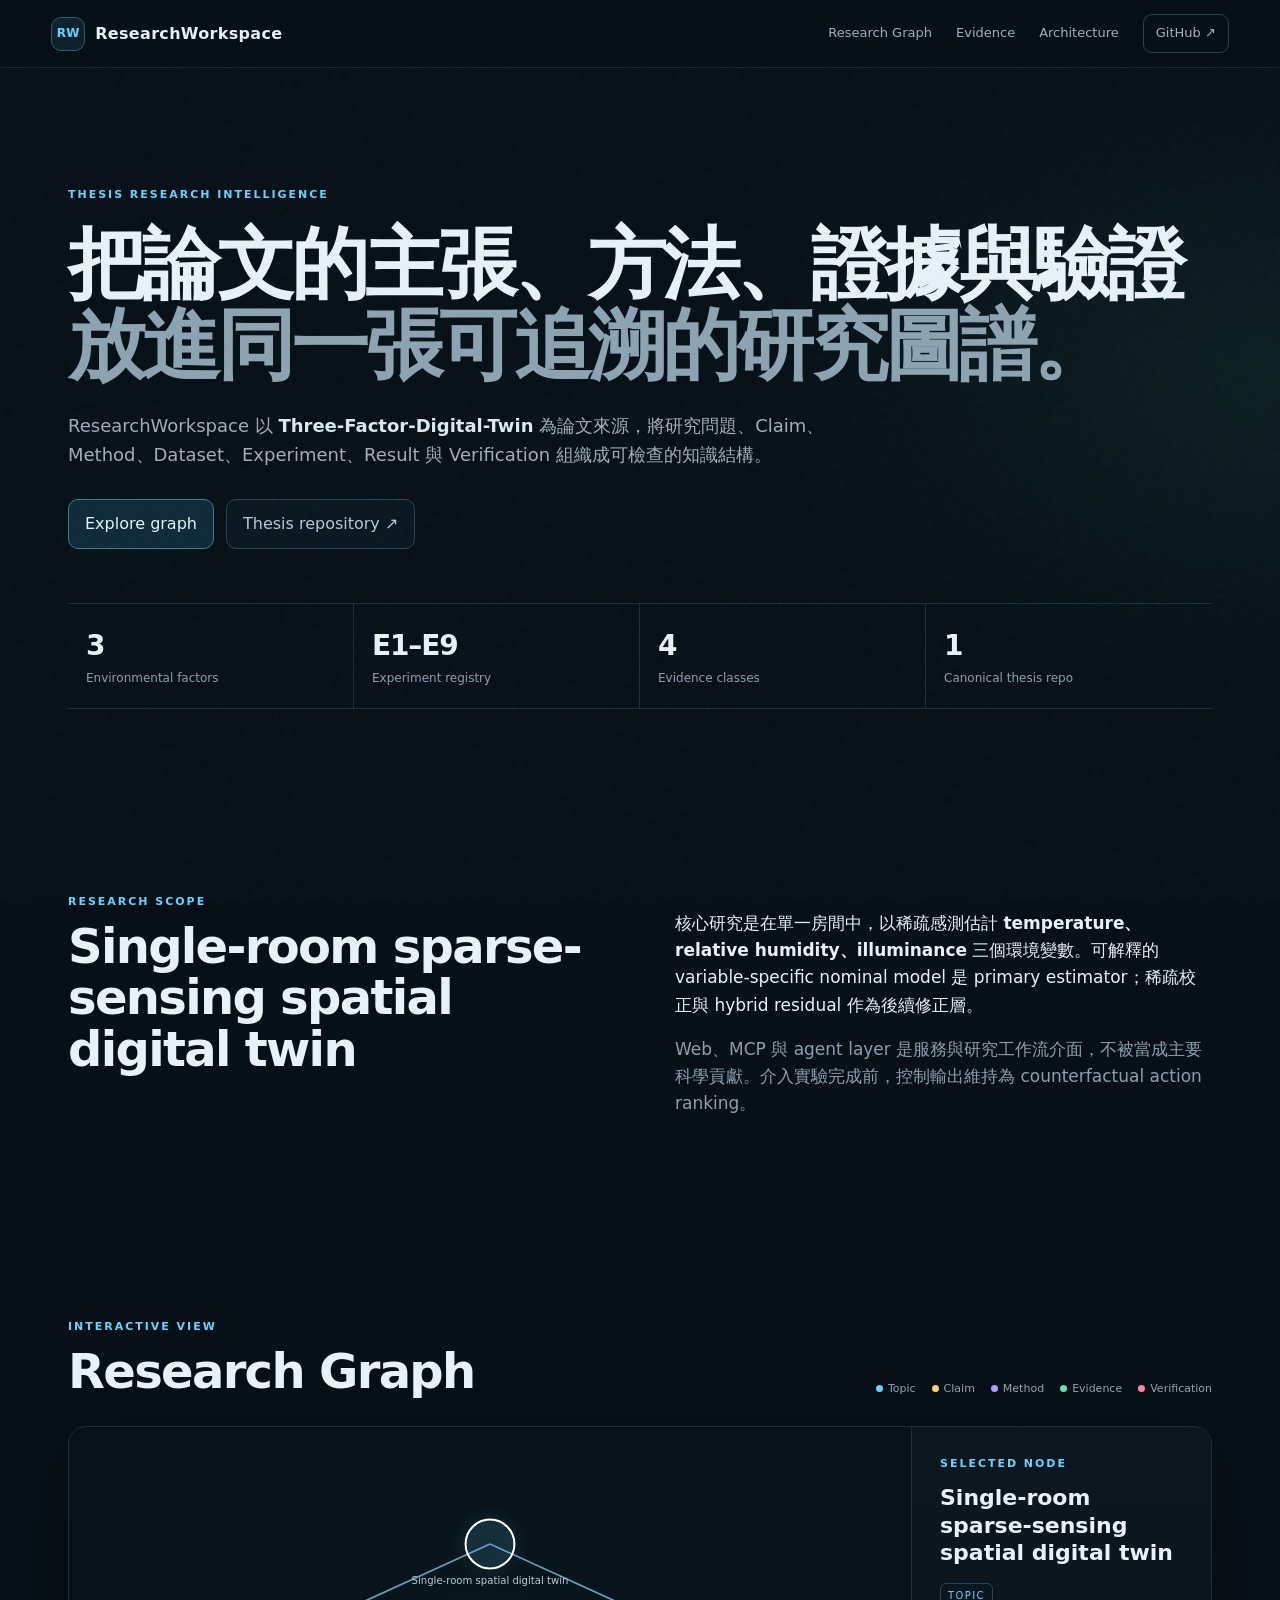
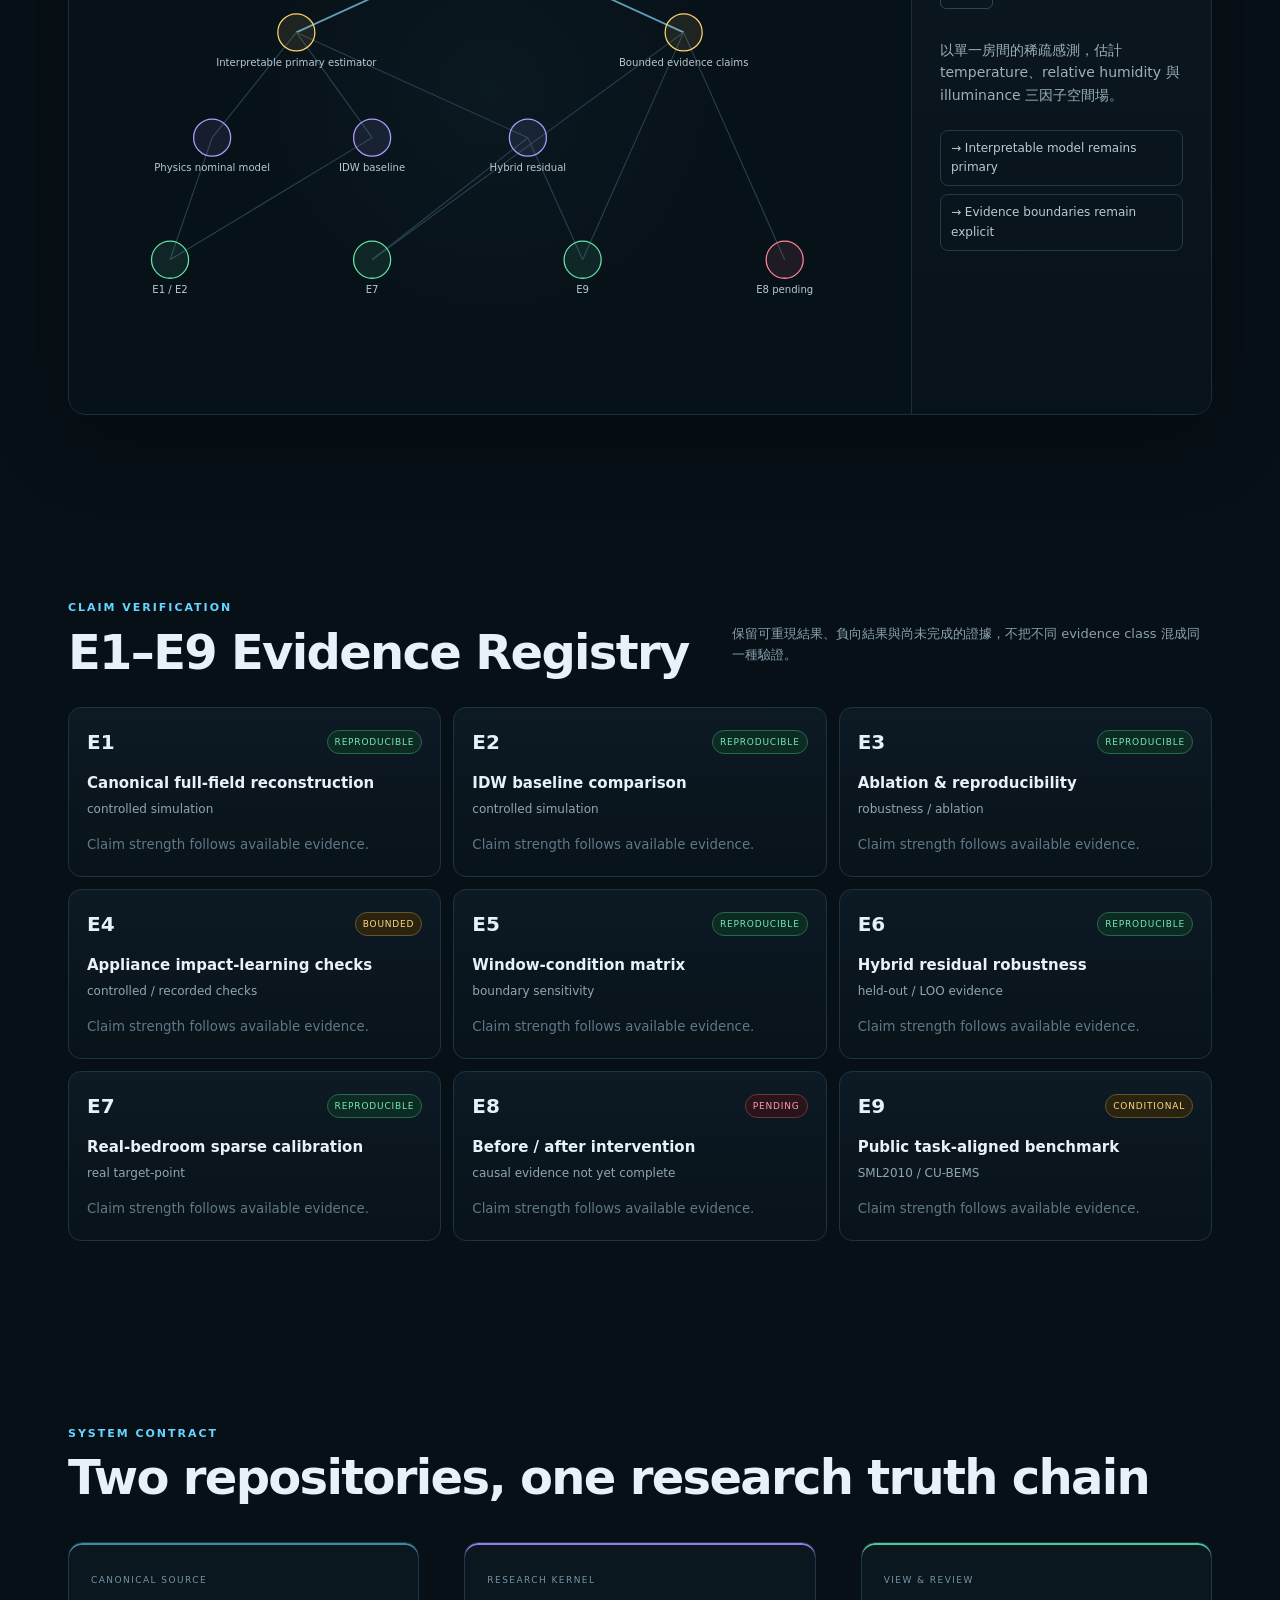
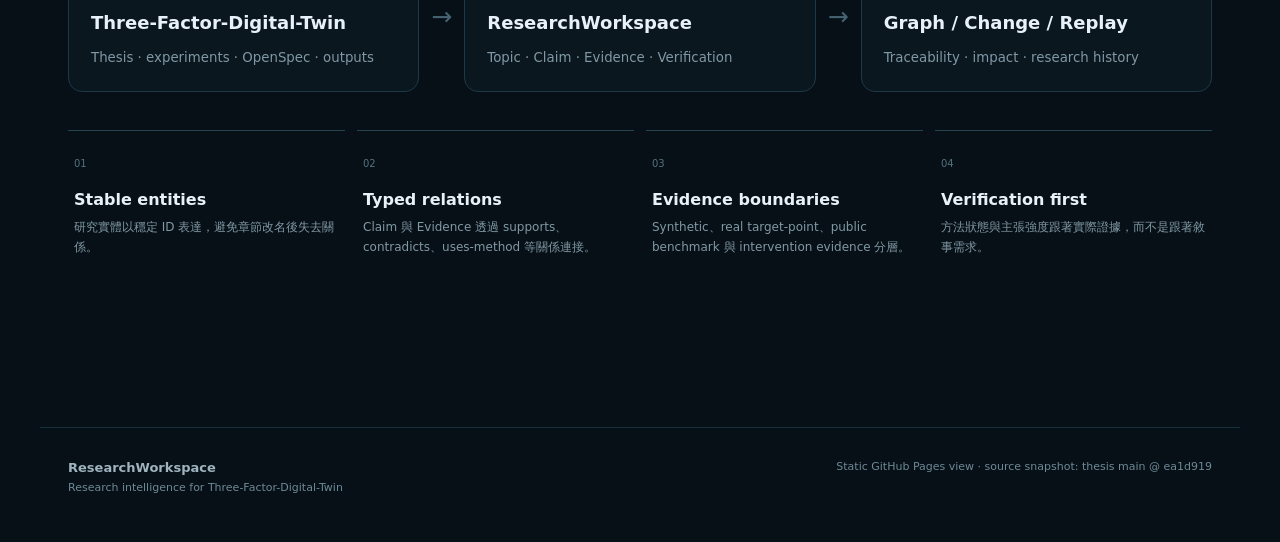
==== site/index.html @ b4b4b3ad "feat: add GitHub Pages research dashboard" ====
<!doctype html>
<html lang="zh-Hant">
<head>
  <meta charset="utf-8">
  <meta name="viewport" content="width=device-width,initial-scale=1">
  <meta name="theme-color" content="#071017">
  <meta name="description" content="ResearchWorkspace — thesis research graph, claims, evidence and verification status.">
  <title>ResearchWorkspace</title>
  <link rel="stylesheet" href="./styles.css">
</head>
<body>
  <div class="noise"></div>
  <header class="topbar">
    <a class="brand" href="#top"><span class="mark">RW</span><span>ResearchWorkspace</span></a>
    <nav>
      <a href="#graph">Research Graph</a>
      <a href="#evidence">Evidence</a>
      <a href="#architecture">Architecture</a>
      <a class="repo-link" href="https://github.com/Yunitrish006006/ResearchWorkspace">GitHub ↗</a>
    </nav>
  </header>

  <main id="top">
    <section class="hero section">
      <div class="eyebrow">THESIS RESEARCH INTELLIGENCE</div>
      <h1>把論文的主張、方法、證據與驗證<br><span>放進同一張可追溯的研究圖譜。</span></h1>
      <p class="lede">ResearchWorkspace 以 <strong>Three-Factor-Digital-Twin</strong> 為論文來源，將研究問題、Claim、Method、Dataset、Experiment、Result 與 Verification 組織成可檢查的知識結構。</p>
      <div class="hero-actions">
        <a class="button primary" href="#graph">Explore graph</a>
        <a class="button" href="https://github.com/Yunitrish006006/Three-Factor-Digital-Twin">Thesis repository ↗</a>
      </div>
      <div class="metrics">
        <div><strong>3</strong><span>Environmental factors</span></div>
        <div><strong>E1–E9</strong><span>Experiment registry</span></div>
        <div><strong>4</strong><span>Evidence classes</span></div>
        <div><strong>1</strong><span>Canonical thesis repo</span></div>
      </div>
    </section>

    <section class="section split intro">
      <div>
        <div class="section-kicker">RESEARCH SCOPE</div>
        <h2>Single-room sparse-sensing spatial digital twin</h2>
      </div>
      <div class="prose">
        <p>核心研究是在單一房間中，以稀疏感測估計 <strong>temperature、relative humidity、illuminance</strong> 三個環境變數。可解釋的 variable-specific nominal model 是 primary estimator；稀疏校正與 hybrid residual 作為後續修正層。</p>
        <p class="muted">Web、MCP 與 agent layer 是服務與研究工作流介面，不被當成主要科學貢獻。介入實驗完成前，控制輸出維持為 counterfactual action ranking。</p>
      </div>
    </section>

    <section id="graph" class="section">
      <div class="section-head">
        <div>
          <div class="section-kicker">INTERACTIVE VIEW</div>
          <h2>Research Graph</h2>
        </div>
        <div class="legend">
          <span><i class="dot topic"></i>Topic</span>
          <span><i class="dot claim"></i>Claim</span>
          <span><i class="dot method"></i>Method</span>
          <span><i class="dot evidence"></i>Evidence</span>
          <span><i class="dot review"></i>Verification</span>
        </div>
      </div>

      <div class="graph-shell">
        <div class="graph-stage">
          <svg id="researchGraph" viewBox="0 0 1000 560" role="img" aria-label="Interactive research graph"></svg>
        </div>
        <aside id="inspector" class="inspector">
          <div class="section-kicker">SELECTED NODE</div>
          <h3 id="nodeTitle">Research topic</h3>
          <div id="nodeType" class="node-type">TOPIC</div>
          <p id="nodeDescription">點選圖中的節點，查看其研究角色、證據邊界與關聯。</p>
          <div id="nodeLinks" class="node-links"></div>
        </aside>
      </div>
    </section>

    <section id="evidence" class="section">
      <div class="section-head">
        <div>
          <div class="section-kicker">CLAIM VERIFICATION</div>
          <h2>E1–E9 Evidence Registry</h2>
        </div>
        <p class="muted compact">保留可重現結果、負向結果與尚未完成的證據，不把不同 evidence class 混成同一種驗證。</p>
      </div>
      <div id="evidenceGrid" class="evidence-grid"></div>
    </section>

    <section id="architecture" class="section">
      <div class="section-kicker">SYSTEM CONTRACT</div>
      <h2>Two repositories, one research truth chain</h2>
      <div class="architecture">
        <a class="arch-card source" href="https://github.com/Yunitrish006006/Three-Factor-Digital-Twin">
          <span>CANONICAL SOURCE</span>
          <strong>Three-Factor-Digital-Twin</strong>
          <small>Thesis · experiments · OpenSpec · outputs</small>
        </a>
        <div class="arrow">→</div>
        <div class="arch-card kernel">
          <span>RESEARCH KERNEL</span>
          <strong>ResearchWorkspace</strong>
          <small>Topic · Claim · Evidence · Verification</small>
        </div>
        <div class="arrow">→</div>
        <div class="arch-card viewer">
          <span>VIEW & REVIEW</span>
          <strong>Graph / Change / Replay</strong>
          <small>Traceability · impact · research history</small>
        </div>
      </div>

      <div class="principles">
        <div><span>01</span><strong>Stable entities</strong><p>研究實體以穩定 ID 表達，避免章節改名後失去關係。</p></div>
        <div><span>02</span><strong>Typed relations</strong><p>Claim 與 Evidence 透過 supports、contradicts、uses-method 等關係連接。</p></div>
        <div><span>03</span><strong>Evidence boundaries</strong><p>Synthetic、real target-point、public benchmark 與 intervention evidence 分層。</p></div>
        <div><span>04</span><strong>Verification first</strong><p>方法狀態與主張強度跟著實際證據，而不是跟著敘事需求。</p></div>
      </div>
    </section>
  </main>

  <footer>
    <div>
      <strong>ResearchWorkspace</strong>
      <span>Research intelligence for Three-Factor-Digital-Twin</span>
    </div>
    <div class="footer-meta">Static GitHub Pages view · source snapshot: thesis main @ ea1d919</div>
  </footer>

  <script src="./app.js"></script>
</body>
</html>
---- site/styles.css ----
:root{
  --bg:#071017;--panel:#0b151e;--panel2:#0f1c26;--line:#1d3442;--text:#e7f1f7;
  --muted:#8aa0ae;--accent:#66d4ff;--accent2:#8ff0cd;--claim:#ffcf70;--method:#a99bff;
  --evidence:#62e3a7;--review:#ff8299;--shadow:0 24px 80px rgba(0,0,0,.32)
}
*{box-sizing:border-box}html{scroll-behavior:smooth}body{margin:0;background:
radial-gradient(900px 500px at 20% -10%,rgba(63,163,211,.14),transparent 65%),
radial-gradient(800px 500px at 100% 10%,rgba(83,207,164,.08),transparent 65%),var(--bg);
color:var(--text);font-family:Inter,ui-sans-serif,system-ui,-apple-system,BlinkMacSystemFont,"Segoe UI",sans-serif;line-height:1.6}
a{color:inherit;text-decoration:none}.noise{position:fixed;inset:0;pointer-events:none;opacity:.025;background-image:url("data:image/svg+xml,%3Csvg viewBox='0 0 160 160' xmlns='http://www.w3.org/2000/svg'%3E%3Cfilter id='n'%3E%3CfeTurbulence type='fractalNoise' baseFrequency='.8' numOctaves='4' stitchTiles='stitch'/%3E%3C/filter%3E%3Crect width='100%25' height='100%25' filter='url(%23n)'/%3E%3C/svg%3E")}
.topbar{position:sticky;top:0;z-index:20;height:68px;display:flex;align-items:center;justify-content:space-between;padding:0 4vw;border-bottom:1px solid rgba(122,174,199,.16);background:rgba(7,16,23,.78);backdrop-filter:blur(18px)}
.brand{display:flex;align-items:center;gap:10px;font-weight:700;letter-spacing:.02em}.mark{display:grid;place-items:center;width:34px;height:34px;border:1px solid #2b596d;border-radius:10px;background:linear-gradient(135deg,#0c2632,#0f1f27);color:var(--accent);font-size:12px}
nav{display:flex;align-items:center;gap:24px;color:#9fb2bd;font-size:13px}nav a:hover{color:#fff}.repo-link{padding:8px 12px;border:1px solid #29414f;border-radius:9px}
.section{max-width:1200px;margin:0 auto;padding:92px 28px}.hero{padding-top:118px}.eyebrow,.section-kicker{font-size:11px;font-weight:750;letter-spacing:.18em;color:var(--accent);text-transform:uppercase}
h1{font-size:clamp(42px,6.1vw,78px);line-height:1.04;letter-spacing:-.048em;margin:20px 0 26px;max-width:1120px}h1 span{color:#8ca4b2}h2{font-size:clamp(30px,4vw,48px);line-height:1.08;letter-spacing:-.035em;margin:10px 0 0}h3{font-size:22px;line-height:1.25;margin:12px 0}
.lede{font-size:18px;color:#9db0bb;max-width:780px}.lede strong{color:#d8e9f2}.hero-actions{display:flex;gap:12px;margin:30px 0 54px}.button{padding:11px 16px;border:1px solid #2a4655;border-radius:10px;color:#b8c9d2;background:#0b1720}.button.primary{border-color:#347b99;background:#0f2a38;color:#dff6ff}.button:hover{transform:translateY(-1px)}
.metrics{display:grid;grid-template-columns:repeat(4,1fr);border-top:1px solid #17303e;border-bottom:1px solid #17303e}.metrics div{padding:20px 18px;border-right:1px solid #17303e}.metrics div:last-child{border:0}.metrics strong{display:block;font-size:28px;letter-spacing:-.04em}.metrics span{display:block;color:var(--muted);font-size:12px}
.split{display:grid;grid-template-columns:1fr 1fr;gap:70px}.prose{font-size:17px}.muted{color:var(--muted)}.compact{max-width:480px;font-size:13px}.section-head{display:flex;align-items:flex-end;justify-content:space-between;gap:24px;margin-bottom:28px}
.legend{display:flex;gap:16px;flex-wrap:wrap;color:#8da4b1;font-size:11px}.dot{display:inline-block;width:7px;height:7px;border-radius:50%;margin-right:5px}.dot.topic{background:var(--accent)}.dot.claim{background:var(--claim)}.dot.method{background:var(--method)}.dot.evidence{background:var(--evidence)}.dot.review{background:var(--review)}
.graph-shell{display:grid;grid-template-columns:minmax(0,1fr) 300px;min-height:580px;border:1px solid #17303d;border-radius:18px;overflow:hidden;background:rgba(8,18,25,.72);box-shadow:var(--shadow)}
.graph-stage{min-width:0;overflow:hidden;background:radial-gradient(circle at 50% 45%,rgba(75,148,174,.06),transparent 45%)}#researchGraph{width:100%;height:100%;min-height:580px}.edge{stroke:#27424f;stroke-width:1.3}.edge.active{stroke:#5f9eb9;stroke-width:2}.node circle{stroke-width:1.5;transition:.2s;cursor:pointer}.node text{fill:#b9c9d1;font-size:12px;pointer-events:none}.node:hover circle,.node.selected circle{stroke:#fff;stroke-width:2.4;filter:drop-shadow(0 0 10px rgba(120,210,255,.38))}
.inspector{padding:28px;border-left:1px solid #17303d;background:linear-gradient(180deg,#0c1720,#081219)}.node-type{display:inline-block;margin:4px 0 16px;padding:4px 7px;border:1px solid #2a4655;border-radius:6px;color:#90a8b5;font-size:10px;letter-spacing:.14em}.inspector p{color:#9bb0bc;font-size:14px}.node-links{display:grid;gap:8px;margin-top:24px}.node-links a{font-size:12px;padding:8px 10px;border:1px solid #213b49;border-radius:8px;color:#b7cbd5}
.evidence-grid{display:grid;grid-template-columns:repeat(3,1fr);gap:12px}.evidence-card{padding:18px;border:1px solid #1b3441;border-radius:13px;background:linear-gradient(180deg,rgba(13,27,37,.92),rgba(8,18,25,.9));min-height:170px}.evidence-card header{display:flex;align-items:center;justify-content:space-between}.evidence-card .eid{font-size:20px;font-weight:780}.status{padding:4px 7px;border-radius:99px;font-size:9px;letter-spacing:.09em;border:1px solid}.status.ok{color:#77e8ba;border-color:#2b6651;background:#0c2b22}.status.bound{color:#ffd982;border-color:#66552b;background:#29230f}.status.todo{color:#ff9daf;border-color:#6a3440;background:#29141a}.evidence-card h3{font-size:15px;margin:16px 0 8px}.evidence-card p{margin:0;color:#8fa6b2;font-size:12px}.evidence-card small{display:block;margin-top:14px;color:#607886}
.architecture{display:grid;grid-template-columns:1fr auto 1fr auto 1fr;align-items:center;gap:12px;margin:38px 0}.arch-card{min-height:150px;padding:22px;border:1px solid #1d3947;border-radius:14px;background:#0b171f}.arch-card span{font-size:9px;letter-spacing:.16em;color:#7693a3}.arch-card strong{display:block;font-size:18px;margin:18px 0 6px}.arch-card small{color:#8098a5}.arch-card.source{box-shadow:inset 0 2px 0 #3d88a4}.arch-card.kernel{box-shadow:inset 0 2px 0 #8b7ee9}.arch-card.viewer{box-shadow:inset 0 2px 0 #4dc795}.arrow{color:#456372;font-size:25px}.principles{display:grid;grid-template-columns:repeat(4,1fr);gap:12px}.principles div{padding:18px 6px;border-top:1px solid #284350}.principles span{font-size:10px;color:#537080}.principles strong{display:block;margin:12px 0 6px}.principles p{margin:0;color:#8199a5;font-size:12px}
footer{max-width:1200px;margin:60px auto 0;padding:30px 28px 46px;border-top:1px solid #17303d;display:flex;justify-content:space-between;color:#6f8997;font-size:11px}footer strong{display:block;color:#9fb4bf;font-size:13px}footer span{display:block}.footer-meta{text-align:right}
@media(max-width:900px){nav a:not(.repo-link){display:none}.split{grid-template-columns:1fr;gap:24px}.graph-shell{grid-template-columns:1fr}.inspector{border-left:0;border-top:1px solid #17303d}.evidence-grid{grid-template-columns:repeat(2,1fr)}.architecture{grid-template-columns:1fr}.arrow{transform:rotate(90deg);text-align:center}.principles{grid-template-columns:repeat(2,1fr)}.metrics{grid-template-columns:repeat(2,1fr)}.metrics div:nth-child(2){border-right:0}.metrics div:nth-child(-n+2){border-bottom:1px solid #17303e}}
@media(max-width:560px){.section{padding:64px 18px}.hero{padding-top:78px}.topbar{padding:0 18px}.brand span:last-child{display:none}.hero-actions{flex-direction:column;align-items:flex-start}.evidence-grid{grid-template-columns:1fr}.principles{grid-template-columns:1fr}.section-head{align-items:flex-start;flex-direction:column}.legend{max-width:100%}.footer-meta{display:none}}
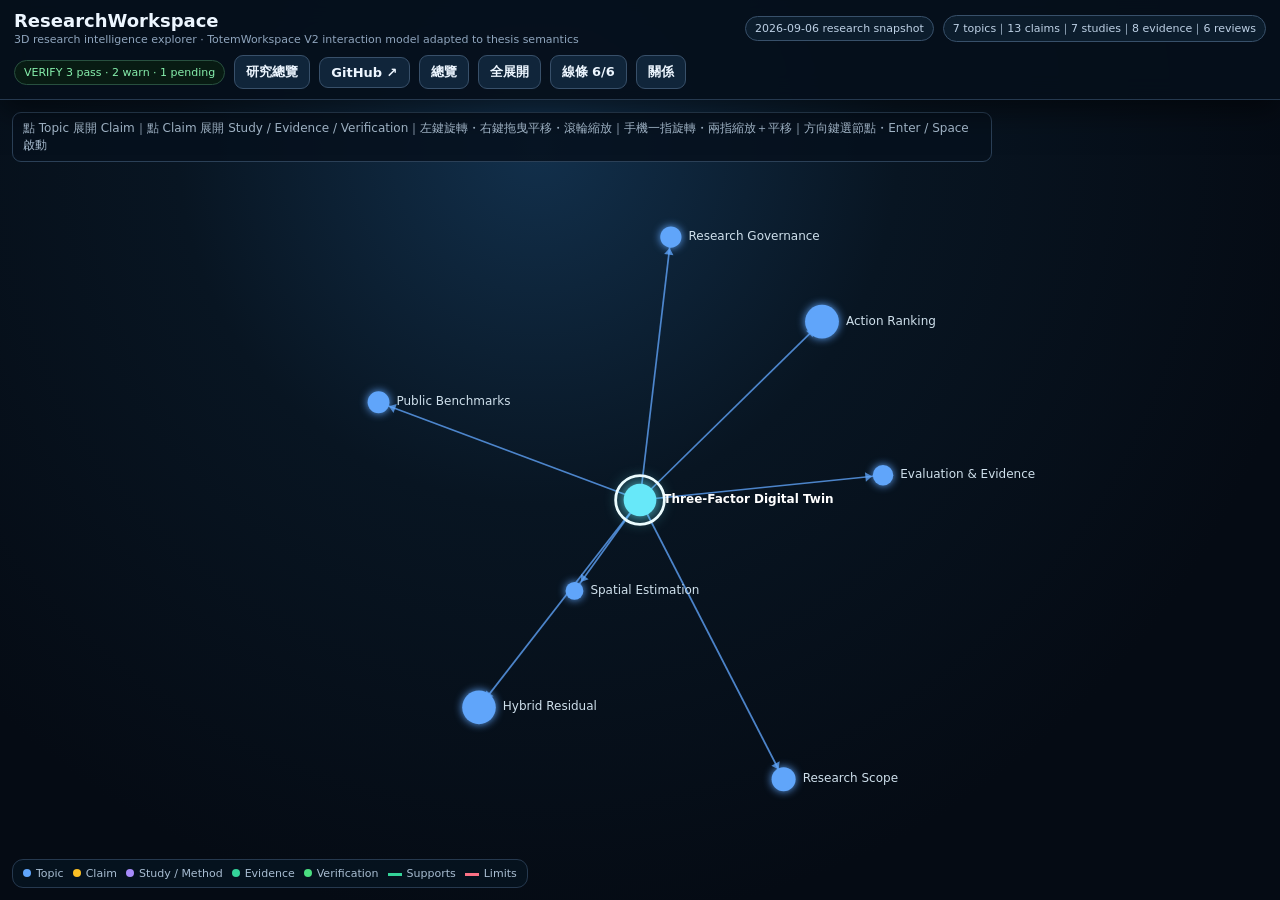
==== commit 60a2cb74: "feat: port TotemWorkspace-style 3D research graph viewer" ====
--- a/site/index.html
+++ b/site/index.html
@@ -1,133 +1,73 @@
 <!doctype html>
 <html lang="zh-Hant">
 <head>
-  <meta charset="utf-8">
-  <meta name="viewport" content="width=device-width,initial-scale=1">
-  <meta name="theme-color" content="#071017">
-  <meta name="description" content="ResearchWorkspace — thesis research graph, claims, evidence and verification status.">
-  <title>ResearchWorkspace</title>
-  <link rel="stylesheet" href="./styles.css">
+<meta charset="utf-8">
+<meta name="viewport" content="width=device-width,initial-scale=1,viewport-fit=cover">
+<meta http-equiv="Content-Security-Policy" content="default-src 'self'; style-src 'self'; script-src 'self'; connect-src 'self'">
+<meta name="theme-color" content="#050b14">
+<title>ResearchWorkspace 3D Research Graph</title>
+<link rel="stylesheet" href="./graph-v2.css">
 </head>
 <body>
-  <div class="noise"></div>
-  <header class="topbar">
-    <a class="brand" href="#top"><span class="mark">RW</span><span>ResearchWorkspace</span></a>
-    <nav>
-      <a href="#graph">Research Graph</a>
-      <a href="#evidence">Evidence</a>
-      <a href="#architecture">Architecture</a>
-      <a class="repo-link" href="https://github.com/Yunitrish006006/ResearchWorkspace">GitHub ↗</a>
-    </nav>
+<div class="app">
+  <header class="bar">
+    <div class="brand">
+      <b>ResearchWorkspace</b>
+      <small>3D research intelligence explorer · TotemWorkspace V2 interaction model adapted to thesis semantics</small>
+    </div>
+    <span class="pill" id="snapshot">loading</span>
+    <span class="pill" id="stats">loading</span>
+    <span class="pill verification-state" id="verificationState">VERIFY</span>
+    <a class="button-link" href="./overview.html">研究總覽</a>
+    <a class="button-link" href="https://github.com/Yunitrish006006/ResearchWorkspace">GitHub ↗</a>
+    <button id="overview" type="button">總覽</button>
+    <button id="expandAll3d" type="button">全展開</button>
+    <div class="filter-wrap">
+      <button id="edgeFilters" type="button" aria-expanded="false" aria-controls="edgeFilterPanel">線條 6/6</button>
+      <div id="edgeFilterPanel" class="edge-filter" hidden>
+        <b>研究關係</b>
+        <label><input type="checkbox" data-edge-filter="contains" checked><i class="dot contains"></i>Contains</label>
+        <label><input type="checkbox" data-edge-filter="supports" checked><i class="dot supports"></i>Supports</label>
+        <label><input type="checkbox" data-edge-filter="uses-method" checked><i class="dot method"></i>Uses method</label>
+        <label><input type="checkbox" data-edge-filter="grounded-in" checked><i class="dot grounded"></i>Grounded in</label>
+        <label><input type="checkbox" data-edge-filter="validated-by" checked><i class="dot verification"></i>Validated by</label>
+        <label><input type="checkbox" data-edge-filter="limits" checked><i class="dot limits"></i>Limits / contradicts</label>
+        <small>展開 Topic 後顯示 Claim；再展開 Claim 顯示 Study、Evidence、Verification。跨主題關係會保留到實際 research endpoint。</small>
+        <div class="filter-actions">
+          <button id="edgeFilterAll" type="button">全部</button>
+          <button id="edgeFilterNone" type="button">清除</button>
+        </div>
+      </div>
+    </div>
+    <button id="relations" type="button">關係</button>
   </header>
 
-  <main id="top">
-    <section class="hero section">
-      <div class="eyebrow">THESIS RESEARCH INTELLIGENCE</div>
-      <h1>把論文的主張、方法、證據與驗證<br><span>放進同一張可追溯的研究圖譜。</span></h1>
-      <p class="lede">ResearchWorkspace 以 <strong>Three-Factor-Digital-Twin</strong> 為論文來源，將研究問題、Claim、Method、Dataset、Experiment、Result 與 Verification 組織成可檢查的知識結構。</p>
-      <div class="hero-actions">
-        <a class="button primary" href="#graph">Explore graph</a>
-        <a class="button" href="https://github.com/Yunitrish006006/Three-Factor-Digital-Twin">Thesis repository ↗</a>
-      </div>
-      <div class="metrics">
-        <div><strong>3</strong><span>Environmental factors</span></div>
-        <div><strong>E1–E9</strong><span>Experiment registry</span></div>
-        <div><strong>4</strong><span>Evidence classes</span></div>
-        <div><strong>1</strong><span>Canonical thesis repo</span></div>
-      </div>
+  <main class="stage">
+    <section id="pane3d" class="pane">
+      <canvas id="graph3d" class="canvas3d" tabindex="0" role="application" aria-label="ResearchWorkspace 3D 研究圖；方向鍵切換節點，Enter 或空白鍵啟動"></canvas>
+      <div class="hint3d">點 Topic 展開 Claim｜點 Claim 展開 Study / Evidence / Verification｜左鍵旋轉・右鍵拖曳平移・滾輪縮放｜手機一指旋轉・兩指縮放＋平移｜方向鍵選節點・Enter / Space 啟動</div>
     </section>
 
-    <section class="section split intro">
-      <div>
-        <div class="section-kicker">RESEARCH SCOPE</div>
-        <h2>Single-room sparse-sensing spatial digital twin</h2>
-      </div>
-      <div class="prose">
-        <p>核心研究是在單一房間中，以稀疏感測估計 <strong>temperature、relative humidity、illuminance</strong> 三個環境變數。可解釋的 variable-specific nominal model 是 primary estimator；稀疏校正與 hybrid residual 作為後續修正層。</p>
-        <p class="muted">Web、MCP 與 agent layer 是服務與研究工作流介面，不被當成主要科學貢獻。介入實驗完成前，控制輸出維持為 counterfactual action ranking。</p>
-      </div>
-    </section>
+    <aside id="info" class="info" hidden>
+      <div class="info-eyebrow" id="infoType">NODE</div>
+      <h2 id="infoTitle"></h2>
+      <p id="infoBody"></p>
+      <div id="infoContent"></div>
+    </aside>
 
-    <section id="graph" class="section">
-      <div class="section-head">
-        <div>
-          <div class="section-kicker">INTERACTIVE VIEW</div>
-          <h2>Research Graph</h2>
-        </div>
-        <div class="legend">
-          <span><i class="dot topic"></i>Topic</span>
-          <span><i class="dot claim"></i>Claim</span>
-          <span><i class="dot method"></i>Method</span>
-          <span><i class="dot evidence"></i>Evidence</span>
-          <span><i class="dot review"></i>Verification</span>
-        </div>
-      </div>
+    <div class="legend">
+      <span><i class="node-dot topic"></i>Topic</span>
+      <span><i class="node-dot claim"></i>Claim</span>
+      <span><i class="node-dot study"></i>Study / Method</span>
+      <span><i class="node-dot evidence"></i>Evidence</span>
+      <span><i class="node-dot review"></i>Verification</span>
+      <span><i class="dot supports"></i>Supports</span>
+      <span><i class="dot limits"></i>Limits</span>
+    </div>
+  </main>
+</div>
 
-      <div class="graph-shell">
-        <div class="graph-stage">
-          <svg id="researchGraph" viewBox="0 0 1000 560" role="img" aria-label="Interactive research graph"></svg>
-        </div>
-        <aside id="inspector" class="inspector">
-          <div class="section-kicker">SELECTED NODE</div>
-          <h3 id="nodeTitle">Research topic</h3>
-          <div id="nodeType" class="node-type">TOPIC</div>
-          <p id="nodeDescription">點選圖中的節點，查看其研究角色、證據邊界與關聯。</p>
-          <div id="nodeLinks" class="node-links"></div>
-        </aside>
-      </div>
-    </section>
-
-    <section id="evidence" class="section">
-      <div class="section-head">
-        <div>
-          <div class="section-kicker">CLAIM VERIFICATION</div>
-          <h2>E1–E9 Evidence Registry</h2>
-        </div>
-        <p class="muted compact">保留可重現結果、負向結果與尚未完成的證據，不把不同 evidence class 混成同一種驗證。</p>
-      </div>
-      <div id="evidenceGrid" class="evidence-grid"></div>
-    </section>
-
-    <section id="architecture" class="section">
-      <div class="section-kicker">SYSTEM CONTRACT</div>
-      <h2>Two repositories, one research truth chain</h2>
-      <div class="architecture">
-        <a class="arch-card source" href="https://github.com/Yunitrish006006/Three-Factor-Digital-Twin">
-          <span>CANONICAL SOURCE</span>
-          <strong>Three-Factor-Digital-Twin</strong>
-          <small>Thesis · experiments · OpenSpec · outputs</small>
-        </a>
-        <div class="arrow">→</div>
-        <div class="arch-card kernel">
-          <span>RESEARCH KERNEL</span>
-          <strong>ResearchWorkspace</strong>
-          <small>Topic · Claim · Evidence · Verification</small>
-        </div>
-        <div class="arrow">→</div>
-        <div class="arch-card viewer">
-          <span>VIEW & REVIEW</span>
-          <strong>Graph / Change / Replay</strong>
-          <small>Traceability · impact · research history</small>
-        </div>
-      </div>
-
-      <div class="principles">
-        <div><span>01</span><strong>Stable entities</strong><p>研究實體以穩定 ID 表達，避免章節改名後失去關係。</p></div>
-        <div><span>02</span><strong>Typed relations</strong><p>Claim 與 Evidence 透過 supports、contradicts、uses-method 等關係連接。</p></div>
-        <div><span>03</span><strong>Evidence boundaries</strong><p>Synthetic、real target-point、public benchmark 與 intervention evidence 分層。</p></div>
-        <div><span>04</span><strong>Verification first</strong><p>方法狀態與主張強度跟著實際證據，而不是跟著敘事需求。</p></div>
-      </div>
-    </section>
-  </main>
-
-  <footer>
-    <div>
-      <strong>ResearchWorkspace</strong>
-      <span>Research intelligence for Three-Factor-Digital-Twin</span>
-    </div>
-    <div class="footer-meta">Static GitHub Pages view · source snapshot: thesis main @ ea1d919</div>
-  </footer>
-
-  <script src="./app.js"></script>
+<script src="./generated/graph-data.js"></script>
+<script src="./research-graph-v2.js"></script>
 </body>
 </html>
--- a/site/graph-v2.css
+++ b/site/graph-v2.css
@@ -0,0 +1,31 @@
+:root{
+  color-scheme:dark;
+  --bg:#050b14;--panel:#071522;--ink:#edf6ff;--muted:#8fa5bd;
+  --topic:#60a5fa;--claim:#fbbf24;--study:#a78bfa;--evidence:#34d399;--review:#4ade80;
+  --contains:#60a5fa;--supports:#34d399;--method:#a78bfa;--grounded:#22d3ee;--verification:#4ade80;--limits:#fb7185
+}
+*{box-sizing:border-box}
+html,body{width:100%;height:100%;margin:0}
+body{overflow:hidden;background:radial-gradient(circle at 42% 16%,#12304c 0,#081522 34%,var(--bg) 74%);color:var(--ink);font-family:"Noto Sans TC","Microsoft JhengHei",system-ui,sans-serif}
+button,.button-link{font:inherit}
+.app{height:100dvh;display:grid;grid-template-rows:auto 1fr}
+.bar{z-index:5;display:flex;align-items:center;gap:9px;flex-wrap:wrap;padding:10px 14px;border-bottom:1px solid #26394f;background:#06101bee;box-shadow:0 10px 30px #0008;backdrop-filter:blur(12px)}
+.brand{margin-right:auto;min-width:250px}.brand b{display:block;font-size:18px}.brand small{display:block;margin-top:2px;color:var(--muted);font-size:11px}
+.pill{padding:5px 9px;border:1px solid #38506a;border-radius:999px;color:#bdd0e5;background:#0c1d2d;font-size:11px}
+.verification-state{color:#86efac;border-color:#28503f;background:#081b13}
+button,.button-link{border:1px solid #38506a;border-radius:9px;background:#10253a;color:var(--ink);padding:7px 11px;font-weight:750;cursor:pointer;text-decoration:none;font-size:13px;line-height:normal}
+button:hover,.button-link:hover{background:#17344f}
+.stage{position:relative;min-height:0}.pane{position:absolute;inset:0}
+.canvas3d{width:100%;height:100%;display:block;cursor:grab;touch-action:none;user-select:none;-webkit-user-select:none;-webkit-touch-callout:none;overscroll-behavior:none}
+.canvas3d.dragging{cursor:grabbing}.canvas3d:focus-visible{outline:2px solid #67e8f9;outline-offset:-3px}
+.hint3d{position:absolute;left:12px;top:12px;z-index:2;max-width:min(980px,calc(100% - 24px));padding:7px 10px;border-radius:9px;background:#06111edb;border:1px solid #2b4057;color:#a9bdd0;font-size:12px;pointer-events:none}
+.legend{position:absolute;left:12px;bottom:12px;z-index:3;display:flex;gap:9px;flex-wrap:wrap;max-width:min(1120px,calc(100% - 24px));padding:7px 10px;border:1px solid #26394f;border-radius:11px;background:#06131fe9;color:#a8bdd2;font-size:11px}
+.dot{display:inline-block;width:14px;height:3px;margin-right:5px;vertical-align:middle}.dot.contains{background:var(--contains)}.dot.supports{background:var(--supports)}.dot.method{background:var(--method)}.dot.grounded{background:var(--grounded)}.dot.verification{background:var(--verification)}.dot.limits{background:var(--limits)}
+.node-dot{display:inline-block;width:8px;height:8px;border-radius:50%;margin-right:5px}.node-dot.topic{background:var(--topic)}.node-dot.claim{background:var(--claim)}.node-dot.study{background:var(--study)}.node-dot.evidence{background:var(--evidence)}.node-dot.review{background:var(--review)}
+.info{position:absolute;right:14px;top:14px;z-index:4;width:min(470px,calc(100% - 28px));max-height:calc(100% - 28px);overflow:auto;padding:14px;border:1px solid #2d435c;border-radius:13px;background:#071522f2;box-shadow:0 18px 44px #0009}
+.info[hidden]{display:none}.info h2{font-size:18px;margin:2px 0 6px}.info p{color:#b8c9da;line-height:1.55;font-size:13px}.info h3{margin:14px 0 7px;color:#93c5fd;font-size:11px;letter-spacing:.08em;text-transform:uppercase}.info-eyebrow{font-size:10px;letter-spacing:.14em;color:#67e8f9;font-weight:800}
+.item{margin:6px 0;padding:8px 9px;border:1px solid #334b63;border-radius:8px;background:#102033;color:#d7e5f4;font-size:12px;line-height:1.45;overflow-wrap:anywhere}
+.item.ok{border-color:#28503f;background:#081b13;color:#bbf7d0}.item.warn{border-color:#735c22;background:#241b09;color:#fde68a}.item.fail{border-color:#713b3b;background:#241010;color:#fecaca}
+.filter-wrap{position:relative}.edge-filter{position:absolute;right:0;top:calc(100% + 8px);z-index:8;width:310px;padding:11px;border:1px solid #38506a;border-radius:11px;background:#071522f7;box-shadow:0 18px 44px #000a}
+.edge-filter[hidden]{display:none}.edge-filter>b{display:block;margin-bottom:7px;font-size:12px}.edge-filter label{display:flex;align-items:center;gap:5px;padding:5px 2px;color:#d7e5f4;font-size:12px;cursor:pointer}.edge-filter input{margin:0 3px 0 0;accent-color:#67e8f9}.edge-filter small{display:block;margin-top:7px;color:#8fa5bd;line-height:1.45}.filter-actions{display:flex;gap:7px;margin-top:9px}.filter-actions button{flex:1;padding:6px 8px;font-size:11px}
+@media(max-width:820px){.brand{width:100%}.filter-wrap{position:static}.edge-filter{position:fixed;left:8px;right:8px;top:112px;width:auto}.pill{display:none}.bar{gap:6px;padding:8px}.bar button,.bar .button-link{padding:7px 9px;font-size:12px}.info{top:auto;bottom:12px;max-height:44%}.legend{display:none}.hint3d{font-size:11px;right:10px;left:10px;top:8px}}
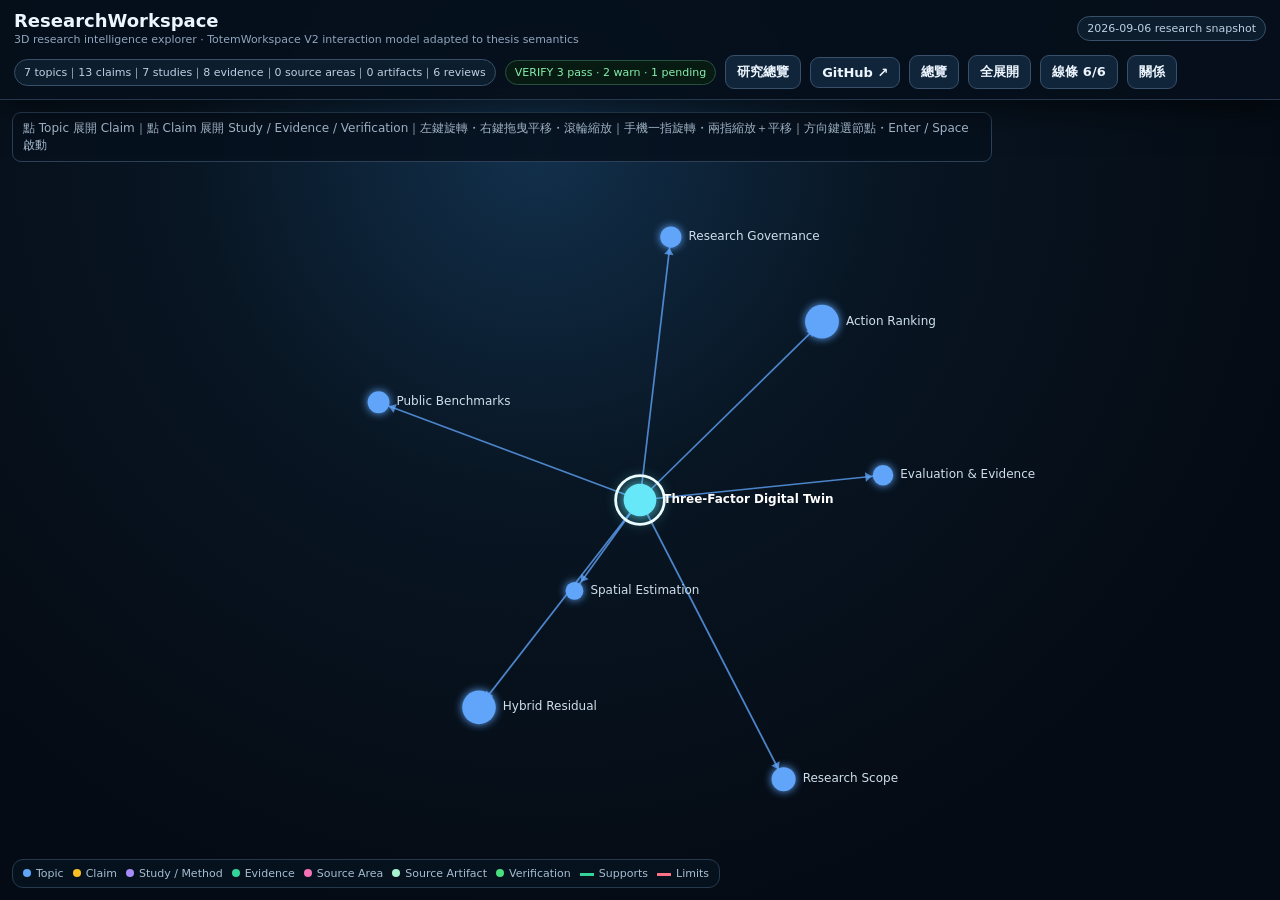
==== commit 161b4a8f: "feat: render generated L4 source artifacts in legacy 3D viewer" ====
--- a/site/index.html
+++ b/site/index.html
@@ -3,7 +3,7 @@
 <head>
 <meta charset="utf-8">
 <meta name="viewport" content="width=device-width,initial-scale=1,viewport-fit=cover">
-<meta http-equiv="Content-Security-Policy" content="default-src 'self'; style-src 'self'; script-src 'self'; connect-src 'self'">
+<meta http-equiv="Content-Security-Policy" content="default-src 'self'; style-src 'self'; script-src 'self'; connect-src 'self' http://127.0.0.1:18775 http://localhost:18775">
 <meta name="theme-color" content="#050b14">
 <title>ResearchWorkspace 3D Research Graph</title>
 <link rel="stylesheet" href="./graph-v2.css">
@@ -17,7 +17,14 @@
     </div>
     <span class="pill" id="snapshot">loading</span>
     <span class="pill" id="stats">loading</span>
+    <span class="pill live-local" id="liveLocal" hidden>LIVE LOCAL</span>
+    <span class="pill change-intelligence" id="changeIntelligence" hidden>CHANGE</span>
+    <span class="pill agent-adapter" id="agentAdapter" hidden>ADAPTER</span>
+    <span class="pill orchestration-state" id="orchestrationState" hidden>ORCH</span>
     <span class="pill verification-state" id="verificationState">VERIFY</span>
+    <span class="pill artifact-drift" id="artifactDrift" hidden>ARTIFACT</span>
+    <span class="pill agent-activity" id="agentActivity" hidden>AGENT</span>
+    <button id="promptToggle" type="button" hidden>Prompt OFF</button>
     <a class="button-link" href="./overview.html">研究總覽</a>
     <a class="button-link" href="https://github.com/Yunitrish006006/ResearchWorkspace">GitHub ↗</a>
     <button id="overview" type="button">總覽</button>
@@ -41,6 +48,18 @@
     </div>
     <button id="relations" type="button">關係</button>
   </header>
+  <div class="prompt-shell" id="promptBar" hidden>
+    <div class="prompt-bar">
+      <textarea id="promptInput" maxlength="8192" rows="3" autocomplete="off" placeholder="輸入研究 Prompt（Ctrl/Cmd+Enter 送出）"></textarea>
+      <button id="promptSubmit" type="button">送出</button>
+    </div>
+  </div>
+  <div class="replay-bar" id="replayBar" hidden>
+    <b id="replayLabel">REPLAY · LIVE</b>
+    <input id="replaySlider" type="range" min="0" max="1" value="1" step="1" aria-label="Research replay sequence">
+    <small id="replayMeta">0 events</small>
+    <button id="replayLive" type="button" disabled>LIVE</button>
+  </div>
 
   <main class="stage">
     <section id="pane3d" class="pane">
@@ -60,6 +79,8 @@
       <span><i class="node-dot claim"></i>Claim</span>
       <span><i class="node-dot study"></i>Study / Method</span>
       <span><i class="node-dot evidence"></i>Evidence</span>
+      <span><i class="node-dot source-area"></i>Source Area</span>
+      <span><i class="node-dot artifact"></i>Source Artifact</span>
       <span><i class="node-dot review"></i>Verification</span>
       <span><i class="dot supports"></i>Supports</span>
       <span><i class="dot limits"></i>Limits</span>
@@ -69,5 +90,6 @@
 
 <script src="./generated/graph-data.js"></script>
 <script src="./research-graph-v2.js"></script>
+<script src="./local-live.js"></script>
 </body>
 </html>
--- a/site/graph-v2.css
+++ b/site/graph-v2.css
@@ -21,7 +21,7 @@
 .hint3d{position:absolute;left:12px;top:12px;z-index:2;max-width:min(980px,calc(100% - 24px));padding:7px 10px;border-radius:9px;background:#06111edb;border:1px solid #2b4057;color:#a9bdd0;font-size:12px;pointer-events:none}
 .legend{position:absolute;left:12px;bottom:12px;z-index:3;display:flex;gap:9px;flex-wrap:wrap;max-width:min(1120px,calc(100% - 24px));padding:7px 10px;border:1px solid #26394f;border-radius:11px;background:#06131fe9;color:#a8bdd2;font-size:11px}
 .dot{display:inline-block;width:14px;height:3px;margin-right:5px;vertical-align:middle}.dot.contains{background:var(--contains)}.dot.supports{background:var(--supports)}.dot.method{background:var(--method)}.dot.grounded{background:var(--grounded)}.dot.verification{background:var(--verification)}.dot.limits{background:var(--limits)}
-.node-dot{display:inline-block;width:8px;height:8px;border-radius:50%;margin-right:5px}.node-dot.topic{background:var(--topic)}.node-dot.claim{background:var(--claim)}.node-dot.study{background:var(--study)}.node-dot.evidence{background:var(--evidence)}.node-dot.review{background:var(--review)}
+.node-dot{display:inline-block;width:8px;height:8px;border-radius:50%;margin-right:5px}.node-dot.topic{background:var(--topic)}.node-dot.claim{background:var(--claim)}.node-dot.study{background:var(--study)}.node-dot.evidence{background:var(--evidence)}.node-dot.source-area{background:#f472b6}.node-dot.artifact{background:#a7f3d0}.node-dot.review{background:var(--review)}
 .info{position:absolute;right:14px;top:14px;z-index:4;width:min(470px,calc(100% - 28px));max-height:calc(100% - 28px);overflow:auto;padding:14px;border:1px solid #2d435c;border-radius:13px;background:#071522f2;box-shadow:0 18px 44px #0009}
 .info[hidden]{display:none}.info h2{font-size:18px;margin:2px 0 6px}.info p{color:#b8c9da;line-height:1.55;font-size:13px}.info h3{margin:14px 0 7px;color:#93c5fd;font-size:11px;letter-spacing:.08em;text-transform:uppercase}.info-eyebrow{font-size:10px;letter-spacing:.14em;color:#67e8f9;font-weight:800}
 .item{margin:6px 0;padding:8px 9px;border:1px solid #334b63;border-radius:8px;background:#102033;color:#d7e5f4;font-size:12px;line-height:1.45;overflow-wrap:anywhere}
@@ -29,3 +29,17 @@
 .filter-wrap{position:relative}.edge-filter{position:absolute;right:0;top:calc(100% + 8px);z-index:8;width:310px;padding:11px;border:1px solid #38506a;border-radius:11px;background:#071522f7;box-shadow:0 18px 44px #000a}
 .edge-filter[hidden]{display:none}.edge-filter>b{display:block;margin-bottom:7px;font-size:12px}.edge-filter label{display:flex;align-items:center;gap:5px;padding:5px 2px;color:#d7e5f4;font-size:12px;cursor:pointer}.edge-filter input{margin:0 3px 0 0;accent-color:#67e8f9}.edge-filter small{display:block;margin-top:7px;color:#8fa5bd;line-height:1.45}.filter-actions{display:flex;gap:7px;margin-top:9px}.filter-actions button{flex:1;padding:6px 8px;font-size:11px}
 @media(max-width:820px){.brand{width:100%}.filter-wrap{position:static}.edge-filter{position:fixed;left:8px;right:8px;top:112px;width:auto}.pill{display:none}.bar{gap:6px;padding:8px}.bar button,.bar .button-link{padding:7px 9px;font-size:12px}.info{top:auto;bottom:12px;max-height:44%}.legend{display:none}.hint3d{font-size:11px;right:10px;left:10px;top:8px}}
+
+.live-local{color:#67e8f9;border-color:#27566a;background:#071821}
+.change-intelligence{color:#fbbf24;border-color:#735c22;background:#241b09}
+.agent-adapter{color:#94a3b8;border-color:#475569;background:#0c1118}
+.agent-adapter[data-status="ready"]{color:#86efac;border-color:#28503f;background:#081b13}
+.agent-adapter[data-status="unavailable"],.agent-adapter[data-status="failed"]{color:#f87171;border-color:#713b3b;background:#241010}
+.orchestration-state{color:#c4b5fd;border-color:#4c3a70;background:#151026}
+.agent-activity{color:#67e8f9;max-width:min(38vw,520px);overflow:hidden;text-overflow:ellipsis;white-space:nowrap}
+.prompt-shell{background:#07111d;border-bottom:1px solid #2b4058}.prompt-shell[hidden]{display:none}
+.prompt-bar{display:flex;gap:8px;align-items:flex-end;padding:8px 12px}
+.prompt-bar textarea{flex:1;min-width:120px;min-height:42px;max-height:150px;resize:vertical;background:#0e1b2a;color:#dbeafe;border:1px solid #334b63;border-radius:7px;padding:9px 10px;font:inherit;line-height:1.4}
+.prompt-bar button{white-space:nowrap}
+.replay-bar{display:flex;align-items:center;gap:9px;padding:6px 12px;background:#120d1b;border-bottom:1px solid #4c3566}
+.replay-bar[hidden]{display:none}.replay-bar b{min-width:94px;color:#c4b5fd;font-size:11px;letter-spacing:.3px}.replay-bar input[type="range"]{flex:1;min-width:120px}.replay-bar small{color:#9fb4ca;white-space:nowrap}.replay-bar button{padding:5px 9px}
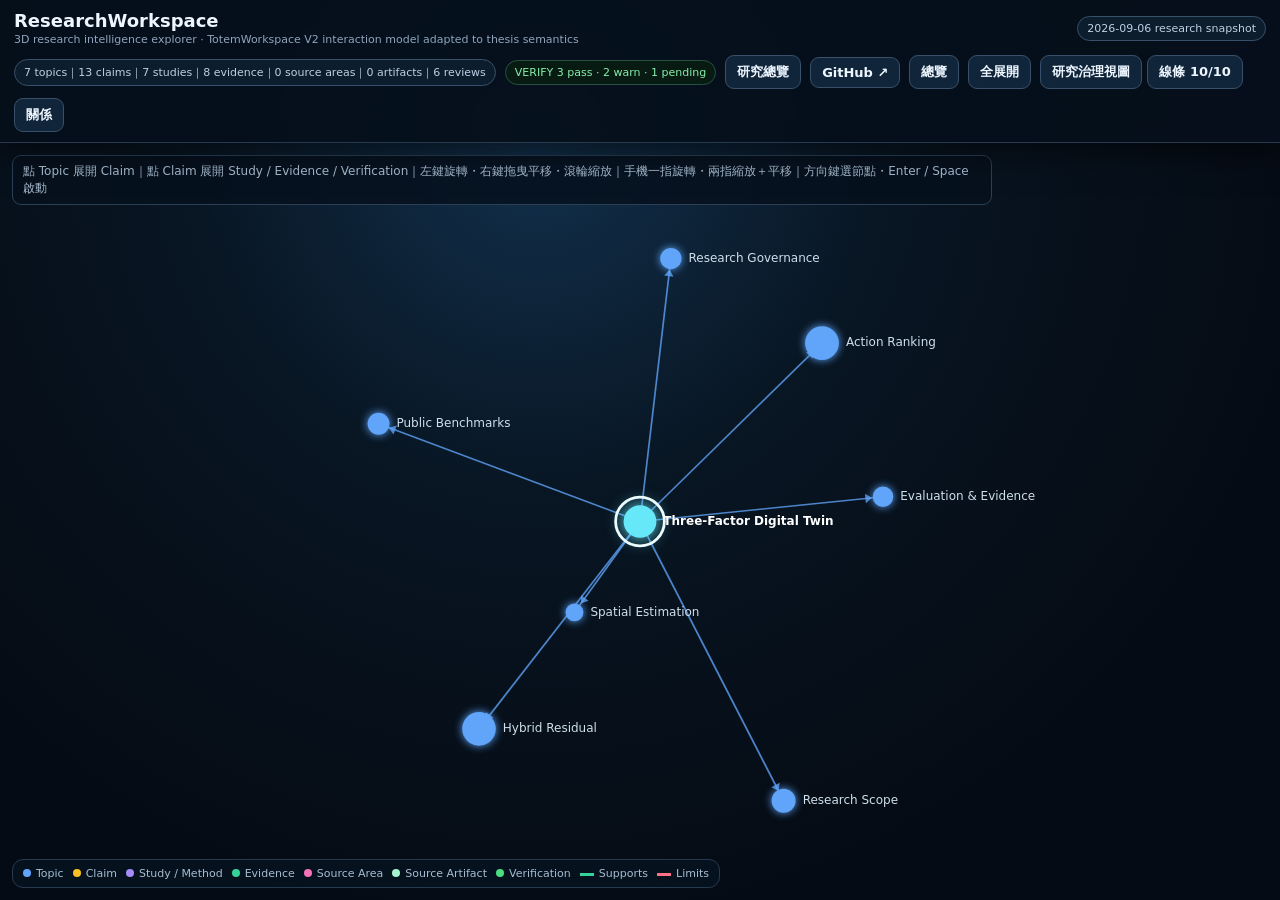
==== commit 0aa1905b: "feat(graph): publish paper-first evidence graph and portable CI" ====
--- a/site/index.html
+++ b/site/index.html
@@ -25,14 +25,20 @@
     <span class="pill artifact-drift" id="artifactDrift" hidden>ARTIFACT</span>
     <span class="pill agent-activity" id="agentActivity" hidden>AGENT</span>
     <button id="promptToggle" type="button" hidden>Prompt OFF</button>
+    <button id="conversationToggle" type="button" hidden>Conversation</button>
     <a class="button-link" href="./overview.html">研究總覽</a>
     <a class="button-link" href="https://github.com/Yunitrish006006/ResearchWorkspace">GitHub ↗</a>
     <button id="overview" type="button">總覽</button>
     <button id="expandAll3d" type="button">全展開</button>
     <div class="filter-wrap">
-      <button id="edgeFilters" type="button" aria-expanded="false" aria-controls="edgeFilterPanel">線條 6/6</button>
+      <button id="paperMode" type="button">研究治理視圖</button>
+      <button id="edgeFilters" type="button" aria-expanded="false" aria-controls="edgeFilterPanel">線條 10/10</button>
       <div id="edgeFilterPanel" class="edge-filter" hidden>
         <b>研究關係</b>
+        <label><input type="checkbox" data-edge-filter="cites" checked>引用</label>
+        <label><input type="checkbox" data-edge-filter="compares" checked>比較（較佳／較差／持平／不可比）</label>
+        <label><input type="checkbox" data-edge-filter="argues" checked>論證</label>
+        <label><input type="checkbox" data-edge-filter="uses-data" checked>使用資料集</label>
         <label><input type="checkbox" data-edge-filter="contains" checked><i class="dot contains"></i>Contains</label>
         <label><input type="checkbox" data-edge-filter="supports" checked><i class="dot supports"></i>Supports</label>
         <label><input type="checkbox" data-edge-filter="uses-method" checked><i class="dot method"></i>Uses method</label>
@@ -67,6 +73,18 @@
       <div class="hint3d">點 Topic 展開 Claim｜點 Claim 展開 Study / Evidence / Verification｜左鍵旋轉・右鍵拖曳平移・滾輪縮放｜手機一指旋轉・兩指縮放＋平移｜方向鍵選節點・Enter / Space 啟動</div>
     </section>
 
+    <aside id="conversationPanel" class="conversation-panel" hidden>
+      <div class="conversation-head">
+        <div>
+          <b>Research Conversation</b>
+          <small>Local Viewer ↔ Discord shared Bridge queue</small>
+        </div>
+        <button id="conversationClose" type="button" aria-label="關閉 Research Conversation">×</button>
+      </div>
+      <div id="conversationDraft" class="conversation-draft" hidden></div>
+      <div id="conversationEntries" class="conversation-entries"></div>
+    </aside>
+
     <aside id="info" class="info" hidden>
       <div class="info-eyebrow" id="infoType">NODE</div>
       <h2 id="infoTitle"></h2>
--- a/site/graph-v2.css
+++ b/site/graph-v2.css
@@ -43,3 +43,16 @@
 .prompt-bar button{white-space:nowrap}
 .replay-bar{display:flex;align-items:center;gap:9px;padding:6px 12px;background:#120d1b;border-bottom:1px solid #4c3566}
 .replay-bar[hidden]{display:none}.replay-bar b{min-width:94px;color:#c4b5fd;font-size:11px;letter-spacing:.3px}.replay-bar input[type="range"]{flex:1;min-width:120px}.replay-bar small{color:#9fb4ca;white-space:nowrap}.replay-bar button{padding:5px 9px}
+
+.conversation-panel{position:absolute;left:14px;top:60px;z-index:5;width:min(430px,calc(100% - 28px));max-height:calc(100% - 120px);display:flex;flex-direction:column;border:1px solid #4c3566;border-radius:13px;background:#0c1421f4;box-shadow:0 18px 44px #0009;overflow:hidden}
+.conversation-panel[hidden]{display:none}
+.conversation-head{display:flex;align-items:center;gap:8px;padding:10px 11px;border-bottom:1px solid #342746;background:#160f20}
+.conversation-head>div{flex:1;min-width:0}.conversation-head b{display:block;color:#e9d5ff;font-size:12px}.conversation-head small{display:block;color:#a78bba;font-size:9px;margin-top:2px}.conversation-head button{padding:3px 8px;font-size:15px}
+.conversation-draft{margin:9px 9px 0;padding:8px 9px;border:1px solid #6d4c78;border-radius:8px;background:#1e1627;color:#e9d5ff;font-size:11px;white-space:pre-wrap;overflow-wrap:anywhere}
+.conversation-draft[hidden]{display:none}
+.conversation-entries{padding:9px;overflow:auto}
+.conversation-entry{margin-bottom:8px;padding:8px 9px;border:1px solid #29445a;border-radius:8px;background:#0b1b29}
+.conversation-entry.prompt{border-color:#24536b}.conversation-entry.failed{border-color:#713b3b;background:#241010}
+.conversation-entry .meta{display:flex;justify-content:space-between;gap:8px;color:#67e8f9;font-size:9px;font-weight:800;text-transform:uppercase}
+.conversation-entry .text{margin-top:5px;color:#d7e5f4;font-size:11px;line-height:1.4;white-space:pre-wrap;overflow-wrap:anywhere;max-height:140px;overflow:auto}
+@media(max-width:820px){.conversation-panel{left:8px;right:8px;top:8px;width:auto;max-height:70%}}
